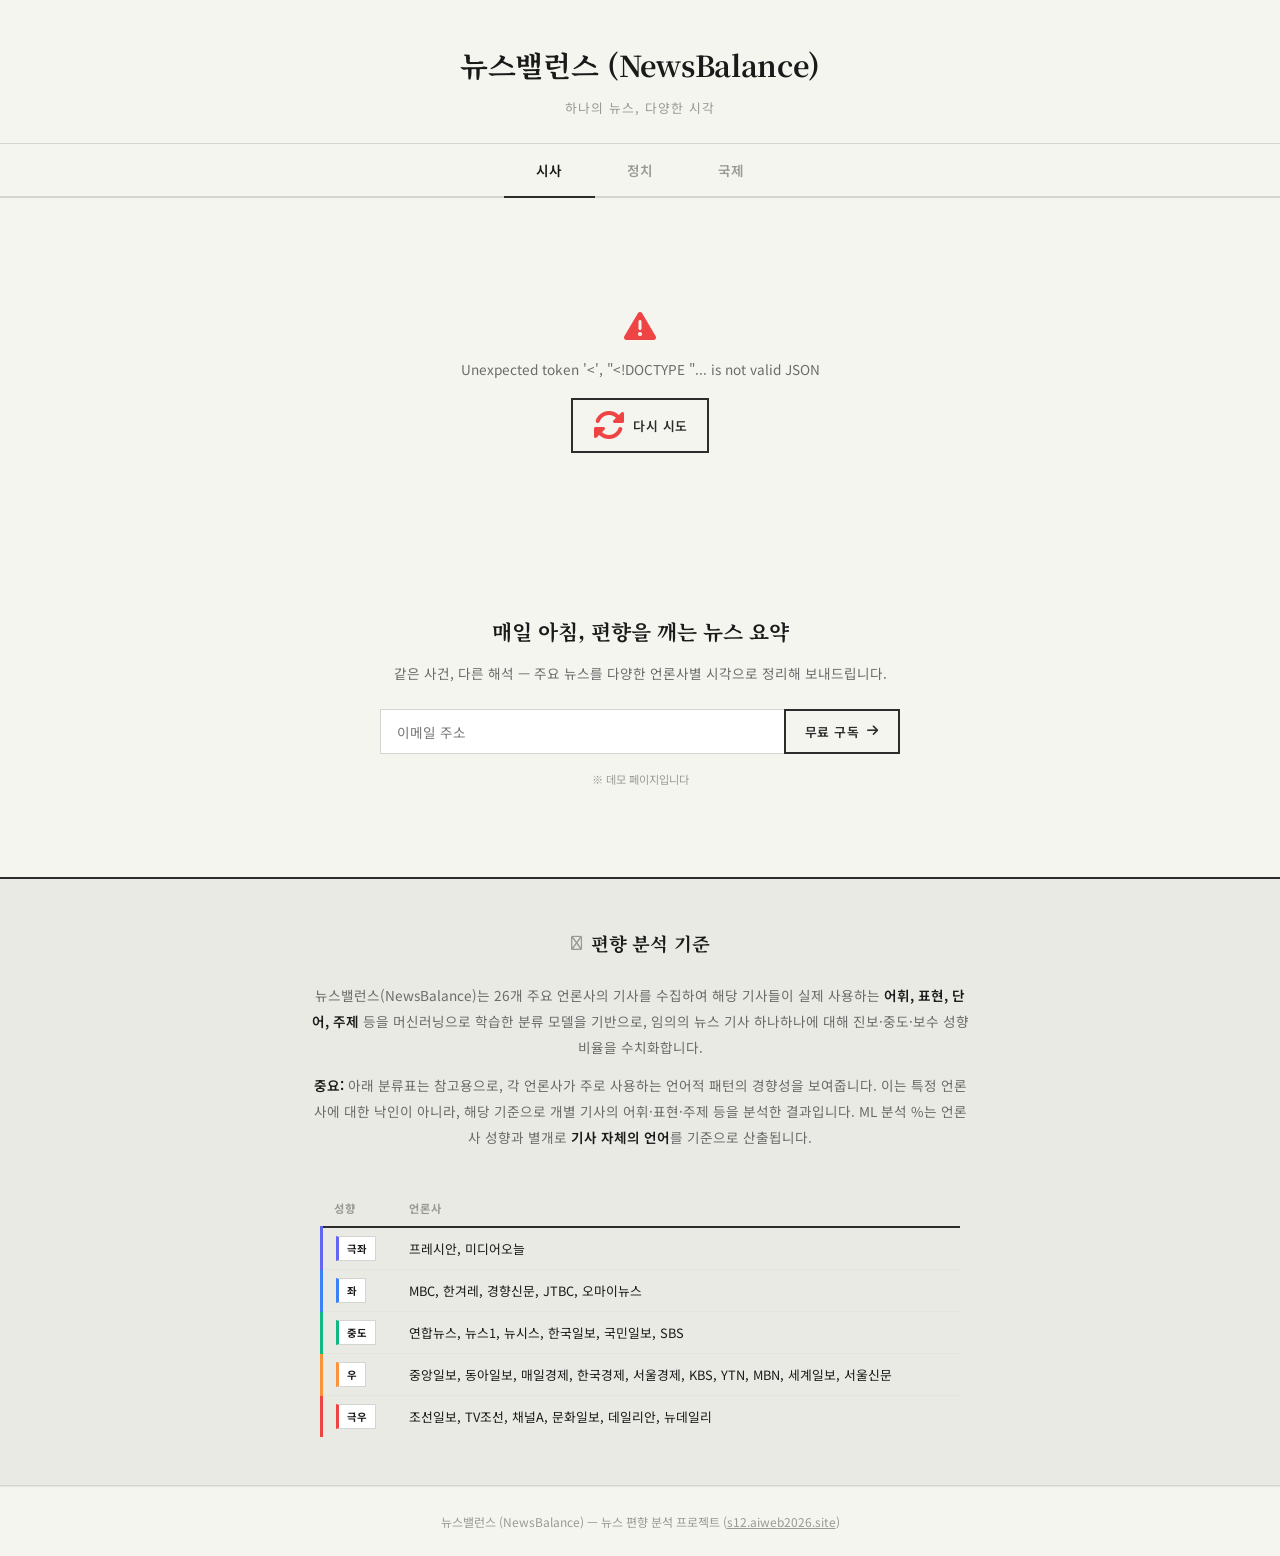
==== static/index.html @ 35495a92 "Swap subscription section and bias info section placement" ====
<!DOCTYPE html>
<html lang="ko">
<head>
    <meta charset="UTF-8">
    <meta name="viewport" content="width=device-width, initial-scale=1.0, user-scalable=no">
    <title>뉴스밸런스 (NewsBalance) | 편향 분석</title>
    <link href="https://fonts.googleapis.com/css2?family=Noto+Serif+KR:wght@400;700&family=Noto+Sans+KR:wght@300;400;500;600;700;800&display=swap" rel="stylesheet">
    <link rel="stylesheet" href="https://cdnjs.cloudflare.com/ajax/libs/font-awesome/6.4.0/css/all.min.css">
    <link rel="stylesheet" href="/static/style.css?v=4.0.2">
</head>
<body>

    <header class="topbar">
        <div class="topbar-inner">
            <div class="topbar-brand"><h1>뉴스밸런스 (NewsBalance)</h1></div>
            <p class="topbar-desc">하나의 뉴스, 다양한 시각</p>
        </div>
    </header>

    <nav class="tab-bar" id="tab-bar">
        <button class="tab-btn active" data-page="0">시사</button>
        <button class="tab-btn" data-page="1">정치</button>
        <button class="tab-btn" data-page="2">국제</button>
    </nav>

    <div class="carousel" id="carousel">
        <div class="carousel-track" id="track"></div>
    </div>

    <template id="page-tmpl">
        <div class="carousel-page">
            <div class="page-loading">
                <div class="loading-spinner"></div>
                <p>뉴스 수집 중...</p>
            </div>
            <div class="page-error hidden">
                <i class="fa-solid fa-triangle-exclamation"></i>
                <p class="page-error-text">오류가 발생했습니다</p>
                <button class="btn page-retry"><i class="fa-solid fa-rotate"></i> 다시 시도</button>
            </div>
            <div class="page-main hidden">
                <button class="news-card main-card"></button>
            </div>
            <div class="page-subs hidden">
                <h2 class="section-title"><i class="fa-regular fa-rectangle-list"></i> 주요 토픽</h2>
                <div class="sub-list"></div>
            </div>
            <div class="page-cards hidden">
                <h2 class="section-title"><i class="fa-regular fa-newspaper"></i> 추가 관련 기사</h2>
                <div class="card-grid"></div>
            </div>
        </div>
    </template>

    <section class="subscribe-section">
        <div class="subscribe-inner">
            <h2>매일 아침, 편향을 깨는 뉴스 요약</h2>
            <p>같은 사건, 다른 해석 — 주요 뉴스를 다양한 언론사별 시각으로 정리해 보내드립니다.</p>
            <form class="subscribe-form" id="subscribe-form">
                <input type="email" id="subscribe-email" placeholder="이메일 주소" required>
                <button type="submit" class="btn">무료 구독 <i class="fa-solid fa-arrow-right"></i></button>
            </form>
            <p class="subscribe-note">※ 데모 페이지입니다</p>
        </div>
    </section>

    <section class="info-section">
        <div class="info-inner">
            <h2 class="section-title"><i class="fa-regular fa-gavel"></i> 편향 분석 기준</h2>
            <p class="info-desc">뉴스밸런스(NewsBalance)는 26개 주요 언론사의 기사를 수집하여 해당 기사들이 실제 사용하는 <strong>어휘, 표현, 단어, 주제</strong> 등을 머신러닝으로 학습한 분류 모델을 기반으로, 임의의 뉴스 기사 하나하나에 대해 진보·중도·보수 성향 비율을 수치화합니다.</p>
            <p class="info-desc" style="margin-top:0.8rem;"><strong>중요:</strong> 아래 분류표는 참고용으로, 각 언론사가 주로 사용하는 언어적 패턴의 경향성을 보여줍니다. 이는 특정 언론사에 대한 낙인이 아니라, 해당 기준으로 개별 기사의 어휘·표현·주제 등을 분석한 결과입니다. ML 분석 %는 언론사 성향과 별개로 <strong>기사 자체의 언어</strong>를 기준으로 산출됩니다.</p>
            <div class="media-table-wrap">
                <table class="media-table">
                    <thead><tr><th>성향</th><th>언론사</th></tr></thead>
                    <tbody>
                        <tr class="tr-farleft"><td><span class="badge-tier t-farleft">극좌</span></td><td>프레시안, 미디어오늘</td></tr>
                        <tr class="tr-left"><td><span class="badge-tier t-left">좌</span></td><td>MBC, 한겨레, 경향신문, JTBC, 오마이뉴스</td></tr>
                        <tr class="tr-center"><td><span class="badge-tier t-center">중도</span></td><td>연합뉴스, 뉴스1, 뉴시스, 한국일보, 국민일보, SBS</td></tr>
                        <tr class="tr-right"><td><span class="badge-tier t-right">우</span></td><td>중앙일보, 동아일보, 매일경제, 한국경제, 서울경제, KBS, YTN, MBN, 세계일보, 서울신문</td></tr>
                        <tr class="tr-farright"><td><span class="badge-tier t-farright">극우</span></td><td>조선일보, TV조선, 채널A, 문화일보, 데일리안, 뉴데일리</td></tr>
                    </tbody>
                </table>
            </div>
        </div>
    </section>

    <footer class="footer">
        <p>뉴스밸런스 (NewsBalance) &mdash; 뉴스 편향 분석 프로젝트 (<a href="https://s12.aiweb2026.site" style="color: inherit; text-decoration: underline;">s12.aiweb2026.site</a>)</p>
    </footer>

    <!-- Modal -->
    <div id="article-modal" class="article-modal">
        <div class="modal-backdrop" id="modal-backdrop"></div>
        <div class="modal-container">
            <button class="modal-close" id="modal-close"><i class="fa-solid fa-xmark"></i></button>
            <div class="modal-scroll">
                <div class="modal-article">
                    <div class="modal-article-meta">
                        <span class="modal-press" id="modal-press"></span>
                        <span class="modal-date" id="modal-date"></span>
                    </div>
                    <h2 class="modal-title" id="modal-title"></h2>
                    <div class="modal-body" id="modal-body"></div>
                    <a class="btn btn-sm" id="modal-link" href="#" target="_blank">원문 보기 <i class="fa-solid fa-arrow-up-right-from-square"></i></a>
                </div>
                <div class="modal-analysis">
                    <div class="analysis-loading" id="analysis-loading">
                        <div class="mini-spinner"></div>
                        <span>Gemini 논평 불러오는 중...</span>
                    </div>
                    <div class="analysis-content hidden" id="analysis-content">
                        <div class="gemini-section">
                            <div class="gemini-block">
                                <div class="gemini-label"><i class="fa-solid fa-bell"></i> 편향 포인트</div>
                                <div class="gemini-text" id="modal-alert"></div>
                            </div>
                            <div class="gemini-block">
                                <div class="gemini-label"><i class="fa-solid fa-scale-balanced"></i> 균형 시각</div>
                                <div class="gemini-text" id="modal-view"></div>
                            </div>
                            <div class="gemini-block">
                                <div class="gemini-label"><i class="fa-solid fa-arrows-left-right"></i> 타 성향 언론사 비교</div>
                                <div class="gemini-text" id="modal-compare"></div>
                            </div>
                            <div class="gemini-block">
                                <div class="gemini-label"><i class="fa-solid fa-circle-check"></i> 팩트체크</div>
                                <div class="gemini-text" id="modal-fc"></div>
                            </div>
                            <div class="gemini-block">
                                <div class="gemini-label"><i class="fa-solid fa-heading"></i> 프레이밍별 대체 헤드라인 비교</div>
                                <div class="gemini-text">
                                    <div class="headline-compare-item">
                                        <span class="hl-badge hl-neutral">중립</span>
                                        <span id="modal-hl-neutral" class="hl-text"></span>
                                    </div>
                                    <div class="headline-compare-item" style="margin-top:0.4rem;">
                                        <span class="hl-badge hl-prog">진보</span>
                                        <span id="modal-hl-prog" class="hl-text"></span>
                                    </div>
                                    <div class="headline-compare-item" style="margin-top:0.4rem;">
                                        <span class="hl-badge hl-cons">보수</span>
                                        <span id="modal-hl-cons" class="hl-text"></span>
                                    </div>
                                </div>
                            </div>
                        </div>
                        <div class="modal-chat">
                            <h4 style="font-family:var(--font-head);font-size:0.9rem;margin-bottom:0.5rem;">에이전트와 대화</h4>
                            <div class="modal-chat-msgs" id="modal-chat-msgs"></div>
                            <div class="modal-chat-input">
                                <input type="text" id="modal-chat-input" placeholder="질문 입력...">
                                <button class="btn btn-sm" id="modal-chat-send"><i class="fa-solid fa-paper-plane"></i></button>
                            </div>
                        </div>
                        <button class="btn btn-sm" id="modal-retry" style="margin-top:0.8rem;"><i class="fa-solid fa-rotate"></i> 재시도</button>
                    </div>
                </div>
            </div>
        </div>
    </div>

    <script src="/static/app.js?v=4.0.2"></script>
</body>
</html>
---- static/style.css ----
:root {
    --bg-primary: #f5f5f0;
    --bg-secondary: #eaeae4;
    --bg-card: #ffffff;
    --text-primary: #1a1a1a;
    --text-secondary: #6b6b6b;
    --text-muted: #9a9a94;
    --border: #d4d4d0;
    --border-light: #e5e5e0;
    --accent: #2c2c2c;
    --accent-hover: #444444;
    --color-progressive: #3b82f6;
    --color-neutral: #10b981;
    --color-conservative: #ef4444;
    --shadow: 0 2px 8px rgba(0,0,0,0.06), 0 1px 2px rgba(0,0,0,0.04);
    --font-head: 'Noto Serif KR', 'Georgia', 'Times New Roman', serif;
    --font-body: 'Noto Sans KR', 'Helvetica Neue', 'Arial', sans-serif;
}

* { box-sizing: border-box; margin: 0; padding: 0; }

body {
    background: var(--bg-primary);
    color: var(--text-primary);
    font-family: var(--font-body);
    min-height: 100vh;
    line-height: 1.75;
    font-weight: 400;
    -webkit-font-smoothing: antialiased;
}

.topbar {
    padding: 2.5rem 2rem 1.5rem;
    text-align: center;
    border-bottom: 1px solid var(--border);
}
.topbar-inner { max-width: 720px; margin: 0 auto; }
.topbar-brand { margin-bottom: 0.4rem; }
.topbar-brand h1 {
    font-family: var(--font-head);
    font-size: 1.8rem; font-weight: 700;
    letter-spacing: -0.3px; color: var(--text-primary);
}
.topbar-desc {
    font-size: 0.8rem; color: var(--text-muted);
    letter-spacing: 1px; text-transform: uppercase;
}

.tab-bar {
    display: flex; justify-content: center;
    border-bottom: 2px solid var(--border);
}
.tab-btn {
    background: none; border: none;
    color: var(--text-muted); font-family: var(--font-body);
    font-size: 0.85rem; font-weight: 600;
    padding: 1rem 2rem; cursor: pointer;
    border-bottom: 2px solid transparent; margin-bottom: -2px;
    transition: all 0.15s ease;
    letter-spacing: 0.5px; text-transform: uppercase;
}
.tab-btn:hover { color: var(--text-primary); }
.tab-btn.active { color: var(--text-primary); border-bottom-color: var(--accent); }

/* ── Carousel ── */
.carousel {
    width: 100%;
    max-width: 800px; margin: 0 auto;
    overflow: hidden;
    user-select: none;
    -webkit-user-select: none;
}
.carousel-track {
    display: flex;
    flex-wrap: nowrap;
    width: 100%;
    transition: transform 0.35s cubic-bezier(0.25, 0.46, 0.45, 0.94);
    will-change: transform;
}
.carousel-track.track-ready { transition: transform 0.35s cubic-bezier(0.25, 0.46, 0.45, 0.94); }
.carousel-page {
    flex: 0 0 100%;
    padding: 2rem 2rem 1rem;
}

/* ── Page sub-elements ── */
.page-loading, .page-error {
    display: flex; flex-direction: column;
    align-items: center; justify-content: center;
    padding: 5rem 2rem; gap: 1rem;
}
.loading-spinner {
    width: 32px; height: 32px;
    border: 2px solid var(--border); border-top-color: var(--accent);
    border-radius: 50%; animation: spin 0.8s linear infinite;
}
@keyframes spin { to { transform: rotate(360deg); } }
.page-loading p { color: var(--text-secondary); font-size: 0.85rem; }
.page-error i { font-size: 2rem; color: var(--color-conservative); }
.page-error p { color: var(--text-secondary); font-size: 0.85rem; }

.btn {
    border: 2px solid var(--accent);
    font-family: var(--font-body); font-weight: 600;
    cursor: pointer; transition: all 0.15s ease;
    display: inline-flex; align-items: center; gap: 0.5rem;
    background: transparent; color: var(--accent);
    padding: 0.6rem 1.2rem; font-size: 0.8rem;
    letter-spacing: 0.5px; text-transform: uppercase;
}
.btn:hover { background: var(--accent); color: #fff; }
.btn-sm { padding: 0.4rem 0.9rem; font-size: 0.75rem; }
.btn:disabled { opacity: 0.3; cursor: not-allowed; }

.section-title {
    font-family: var(--font-head);
    font-size: 1.15rem; font-weight: 700;
    margin-bottom: 1.2rem;
    letter-spacing: -0.2px;
    display: flex; align-items: center; gap: 0.6rem;
}
.section-title i { font-size: 0.9rem; color: var(--text-muted); }

/* ── Main Card ── */
.main-article-section { margin-bottom: 2.5rem; }

.main-card {
    width: 100%; text-align: left;
    font-family: inherit; color: var(--text-primary);
    cursor: pointer; transition: box-shadow 0.2s ease;
    background: var(--bg-card);
    border: 1px solid var(--border);
    padding: 1.5rem;
    display: flex; flex-direction: column; gap: 0.8rem;
    box-shadow: var(--shadow);
}
.main-card:hover { box-shadow: 0 4px 16px rgba(0,0,0,0.08); }

.main-thumb-wrap { display: flex; align-items: center; gap: 1rem; }
.main-thumb-text { flex: 1; min-width: 0; }

.thumb-placeholder {
    display: inline-flex; align-items: center; justify-content: center;
    flex-shrink: 0; font-weight: 700; font-family: var(--font-head);
    line-height: 1;
}

.main-press-line { margin-bottom: 0.3rem; }
.main-press { font-size: 0.8rem; font-weight: 600; color: var(--accent); }

.main-card .card-title {
    font-family: var(--font-head);
    font-size: 1.3rem; font-weight: 700;
    line-height: 1.4; letter-spacing: -0.3px;
}
.main-card .card-desc {
    color: var(--text-secondary); font-size: 0.9rem;
    line-height: 1.7;
    display: -webkit-box; -webkit-line-clamp: 3; -webkit-box-orient: vertical; overflow: hidden;
}
.main-card .card-meta {
    font-size: 0.75rem; color: var(--text-muted);
    display: flex; gap: 1rem;
    padding-top: 0.5rem; border-top: 1px solid var(--border-light);
}

/* ── Inline ML Mini Bar ── */
.card-bias { margin-top: 0; }
.mini-bar {
    display: flex; height: 4px; overflow: hidden;
    background: var(--border-light); margin-top: 0.4rem;
}
.mini-bar .seg { height: 100%; min-width: 0; }
.mini-bar-label {
    font-size: 0.6rem; color: var(--text-muted);
    margin-top: 0.15rem; letter-spacing: 0.2px;
}
.sub-bar { display: inline-flex; flex-direction: column; min-width: 80px; margin-left: auto; }
.sub-bar .mini-bar { height: 3px; margin-top: 0.15rem; }
.sub-bar .mini-bar-label { font-size: 0.55rem; text-align: right; }
.mini-bar-wrap { margin-top: 0.25rem; }
.mini-bar-wrap .mini-bar { height: 3px; }
.mini-bar-wrap .mini-bar-label { font-size: 0.55rem; }

/* ── Headline List ── */
.sub-articles-section { margin-bottom: 2rem; }
.sub-list { display: flex; flex-direction: column; gap: 0; }
.sub-item {
    display: flex; align-items: center; gap: 0.8rem;
    padding: 0.7rem 0; font-family: inherit;
    color: var(--text-primary); text-align: left;
    width: 100%; cursor: pointer;
    background: none; border: none;
    border-bottom: 1px solid var(--border-light);
    transition: opacity 0.15s ease;
}
.sub-item:last-child { border-bottom: none; }
.sub-item:hover { opacity: 0.7; }
.sub-item .sub-num {
    font-family: var(--font-head); font-size: 0.75rem;
    font-weight: 700; color: var(--text-muted);
    min-width: 24px; text-align: center;
}
.sub-item .sub-title {
    font-size: 0.9rem; font-weight: 500;
    white-space: nowrap; overflow: hidden; text-overflow: ellipsis;
}

/* ── Mini Card Grid ── */
.card-articles-section { margin-bottom: 3rem; }
.card-grid {
    display: grid;
    grid-template-columns: repeat(2, 1fr);
    gap: 0.75rem;
}
.mini-card {
    display: flex; align-items: center; gap: 0.75rem;
    padding: 0.75rem; text-align: left;
    font-family: inherit; color: var(--text-primary);
    cursor: pointer; background: var(--bg-card);
    border: 1px solid var(--border-light);
    transition: box-shadow 0.15s ease; width: 100%;
}
.mini-card:hover { box-shadow: 0 2px 8px rgba(0,0,0,0.06); }
.mini-text { flex: 1; min-width: 0; }

/* Thumbnails */
.main-card-thumb {
    width: 80px; height: 80px;
    object-fit: cover; border-radius: 4px;
    flex-shrink: 0; border: 1px solid var(--border-light);
}
.mini-card-thumb {
    width: 48px; height: 48px;
    object-fit: cover; border-radius: 4px;
    flex-shrink: 0; border: 1px solid var(--border-light);
}
.modal-article-img {
    width: 100%; max-height: 280px;
    object-fit: cover; border-radius: 4px;
    margin-bottom: 1rem; border: 1px solid var(--border-light);
}
.mini-title {
    font-size: 0.8rem; font-weight: 600;
    display: -webkit-box; -webkit-line-clamp: 2; -webkit-box-orient: vertical; overflow: hidden;
    line-height: 1.35;
}
.mini-press { font-size: 0.7rem; color: var(--text-muted); margin-top: 0.15rem; }

/* ── Info Section ── */
.info-section {
    border-top: 2px solid var(--accent);
    border-bottom: 1px solid var(--border);
    padding: 3rem 2rem;
    background: var(--bg-secondary);
}
.info-inner { max-width: 800px; margin: 0 auto; }
.info-section .section-title { text-align: center; margin-bottom: 1.5rem; justify-content: center; }
.info-desc {
    color: var(--text-secondary); font-size: 0.85rem;
    line-height: 1.9; max-width: 660px;
    margin: 0 auto; text-align: center;
}
.info-desc strong { color: var(--text-primary); font-weight: 600; }
.media-table-wrap { max-width: 640px; margin: 2.5rem auto 0; }
.media-table { width: 100%; border-collapse: collapse; font-size: 0.8rem; }
.media-table th {
    padding: 0.5rem 0.8rem; text-align: left;
    border-bottom: 2px solid var(--accent);
    color: var(--text-muted); font-weight: 700;
    font-size: 0.7rem; text-transform: uppercase; letter-spacing: 0.8px;
}
.media-table td { padding: 0.5rem 0.8rem; border-bottom: 1px solid var(--border-light); color: var(--text-primary); }
.media-table tr:last-child td { border-bottom: none; }
.badge-tier {
    display: inline-block; font-size: 0.65rem; font-weight: 700;
    padding: 0.15rem 0.5rem; background: var(--bg-card);
    border: 1px solid var(--border); letter-spacing: 0.3px;
}
.t-farleft { border-left: 3px solid #6366f1; }
.t-left { border-left: 3px solid var(--color-progressive); }
.t-center { border-left: 3px solid var(--color-neutral); }
.t-right { border-left: 3px solid #fb923c; }
.t-farright { border-left: 3px solid var(--color-conservative); }
.tr-farleft td:first-child { border-left: 3px solid #6366f1; }
.tr-left td:first-child { border-left: 3px solid var(--color-progressive); }
.tr-center td:first-child { border-left: 3px solid var(--color-neutral); }
.tr-right td:first-child { border-left: 3px solid #fb923c; }
.tr-farright td:first-child { border-left: 3px solid var(--color-conservative); }

/* ── Subscribe ── */
.subscribe-section { padding: 4rem 2rem; text-align: center; }
.subscribe-inner { max-width: 520px; margin: 0 auto; }
.subscribe-section h2 { font-family: var(--font-head); font-size: 1.3rem; font-weight: 700; margin-bottom: 0.8rem; }
.subscribe-section p { color: var(--text-secondary); font-size: 0.85rem; line-height: 1.7; margin-bottom: 1.5rem; }
.subscribe-form { display: flex; gap: 0; justify-content: center; align-items: stretch; }
.subscribe-form input {
    flex: 1; min-width: 200px; background: var(--bg-card);
    border: 1px solid var(--border); border-right: none;
    padding: 0.7rem 1rem; color: var(--text-primary);
    font-family: var(--font-body); font-size: 0.85rem;
}
.subscribe-form input:focus { outline: none; border-color: var(--accent); }
.subscribe-note { font-size: 0.7rem !important; color: var(--text-muted) !important; margin-top: 1rem !important; }

.footer {
    text-align: center; padding: 1.5rem 2rem;
    border-top: 1px solid var(--border-light);
    color: var(--text-muted); font-size: 0.75rem;
}

/* ── Center Modal ── */
.article-modal {
    position: fixed; inset: 0; z-index: 100;
    display: flex; align-items: center; justify-content: center;
    opacity: 0; visibility: hidden;
    transition: all 0.25s ease;
}
.article-modal.active { opacity: 1; visibility: visible; }

.modal-backdrop {
    position: absolute; inset: 0;
    background: rgba(0,0,0,0.25);
}
.modal-container {
    position: relative;
    width: 960px; max-width: 92vw;
    max-height: 88vh;
    background: var(--bg-card);
    border: 1px solid var(--border);
    box-shadow: 0 8px 40px rgba(0,0,0,0.1);
    display: flex; flex-direction: column;
    overflow: hidden;
}
.modal-close {
    position: absolute; top: 0.6rem; right: 0.8rem;
    background: none; border: none;
    font-size: 1.4rem; color: var(--text-muted);
    cursor: pointer; z-index: 10; line-height: 1;
    padding: 0.2rem;
}
.modal-close:hover { color: var(--text-primary); }

.modal-scroll {
    display: flex;
    flex-direction: row;
    flex: 1;
    overflow: hidden;
}

.modal-article {
    flex: 1.1;
    overflow-y: auto;
    padding: 1.5rem;
    border-right: 1px solid var(--border-light);
}
.modal-article-meta { display: flex; align-items: center; gap: 0.6rem; flex-wrap: wrap; margin-bottom: 0.6rem; }
.modal-press { font-size: 0.8rem; font-weight: 700; color: var(--accent); }
.modal-date { font-size: 0.7rem; color: var(--text-muted); }
.modal-title {
    font-family: var(--font-head);
    font-size: 1.3rem; font-weight: 700;
    line-height: 1.4; margin-bottom: 0.8rem;
}
.modal-body {
    color: var(--text-secondary); font-size: 0.85rem;
    line-height: 1.8; margin-bottom: 1rem;
    white-space: pre-wrap;
    word-break: break-word;
}

.modal-analysis {
    flex: 0.9;
    overflow-y: auto;
    padding: 1.5rem;
}
.analysis-header {
    font-family: var(--font-head);
    font-size: 0.9rem; font-weight: 700;
    margin-bottom: 1rem;
    display: flex; align-items: center; gap: 0.5rem;
}
.analysis-loading {
    display: flex; align-items: center; gap: 0.6rem;
    color: var(--text-muted); font-size: 0.85rem;
}
.mini-spinner {
    width: 20px; height: 20px;
    border: 2px solid var(--border); border-top-color: var(--accent);
    border-radius: 50%; animation: spin 0.8s linear infinite;
}

.bias-row { margin-bottom: 1rem; }
.bias-bar-group { width: 100%; }
.bias-bar { display: flex; height: 10px; overflow: hidden; background: var(--border-light); }
.bias-bar .seg { height: 100%; min-width: 0; transition: width 0.8s ease; }
.seg-prog { background: var(--color-progressive); }
.seg-cent { background: var(--color-neutral); }
.seg-cons { background: var(--color-conservative); }
.bias-bar-legend { display: flex; gap: 1rem; font-size: 0.7rem; margin-top: 0.4rem; justify-content: center; }
.bias-bar-legend span { display: flex; align-items: center; gap: 0.3rem; }
.sq { width: 8px; height: 8px; display: inline-block; }
.sq-prog { background: var(--color-progressive); }
.sq-cent { background: var(--color-neutral); }
.sq-cons { background: var(--color-conservative); }

/* ── Gemini Commentary Section ── */
.gemini-section { margin-top: 1rem; }
.gemini-block {
    padding: 0.7rem 0.8rem;
    border-left: 3px solid var(--accent);
    background: var(--bg-secondary);
    margin-bottom: 0.6rem;
}
.gemini-label {
    font-size: 0.7rem; font-weight: 700;
    text-transform: uppercase; letter-spacing: 0.5px;
    margin-bottom: 0.3rem;
    color: var(--text-muted);
    display: flex; align-items: center; gap: 0.4rem;
}
.gemini-text {
    font-size: 0.83rem; color: var(--text-secondary);
    line-height: 1.65;
}

.modal-chat { margin-top: 1rem; }
.modal-chat-msgs {
    max-height: 160px; overflow-y: auto;
    display: flex; flex-direction: column; gap: 0.4rem;
    margin-bottom: 0.6rem;
}
.modal-chat-msgs .chat-bubble {
    max-width: 90%; padding: 0.4rem 0.7rem;
    font-size: 0.8rem; line-height: 1.4;
    border: 1px solid var(--border);
}
.modal-chat-msgs .chat-bubble.assistant { background: var(--bg-secondary); align-self: flex-start; }
.modal-chat-msgs .chat-bubble.user { background: var(--accent); color: #fff; align-self: flex-end; border-color: var(--accent); }
.modal-chat-msgs .chat-bubble.error { background: #fef2f2; color: #dc2626; align-self: flex-start; border-color: #fca5a5; }
.modal-chat-input { display: flex; gap: 0; }
.modal-chat-input input {
    flex: 1; background: var(--bg-secondary);
    border: 1px solid var(--border); color: var(--text-primary);
    padding: 0.5rem 0.7rem; font-family: var(--font-body); font-size: 0.85rem;
}
.modal-chat-input input:focus { outline: none; border-color: var(--accent); }

.hidden { display: none !important; }

@media (max-width: 768px) {
    .topbar { padding: 1.5rem 1rem 1rem; }
    .topbar-brand h1 { font-size: 1.4rem; }
    .tab-btn { padding: 0.8rem 1.2rem; font-size: 0.8rem; }
    .carousel-page { padding: 1.2rem 1rem; }
    .card-grid { grid-template-columns: 1fr; }
    .modal-container { max-width: 100vw; max-height: 100vh; width: 100%; }
    .modal-scroll { flex-direction: column; overflow-y: auto; }
    .modal-article { padding: 1.2rem 1rem 0.8rem; border-right: none; border-bottom: 1px solid var(--border-light); overflow-y: visible; }
    .modal-analysis { padding: 1rem; overflow-y: visible; }
    .subscribe-form input { min-width: 100%; }
    .subscribe-form { flex-direction: column; }
    .subscribe-form input { border-right: 1px solid var(--border); }
    .info-section { padding: 2rem 1rem; }
    .subscribe-section { padding: 3rem 1rem; }
}

/* ── Alternative Headlines ── */
.headline-compare-item {
    display: flex;
    align-items: flex-start;
    gap: 0.5rem;
}
.hl-badge {
    display: inline-block;
    font-size: 0.65rem;
    font-weight: 700;
    padding: 0.15rem 0.4rem;
    border-radius: 3px;
    color: #ffffff;
    flex-shrink: 0;
    margin-top: 0.15rem;
    line-height: 1.2;
}
.hl-badge.hl-neutral { background-color: var(--color-neutral); }
.hl-badge.hl-prog { background-color: var(--color-progressive); }
.hl-badge.hl-cons { background-color: var(--color-conservative); }
.hl-text {
    font-size: 0.8rem;
    color: var(--text-primary);
    line-height: 1.5;
}
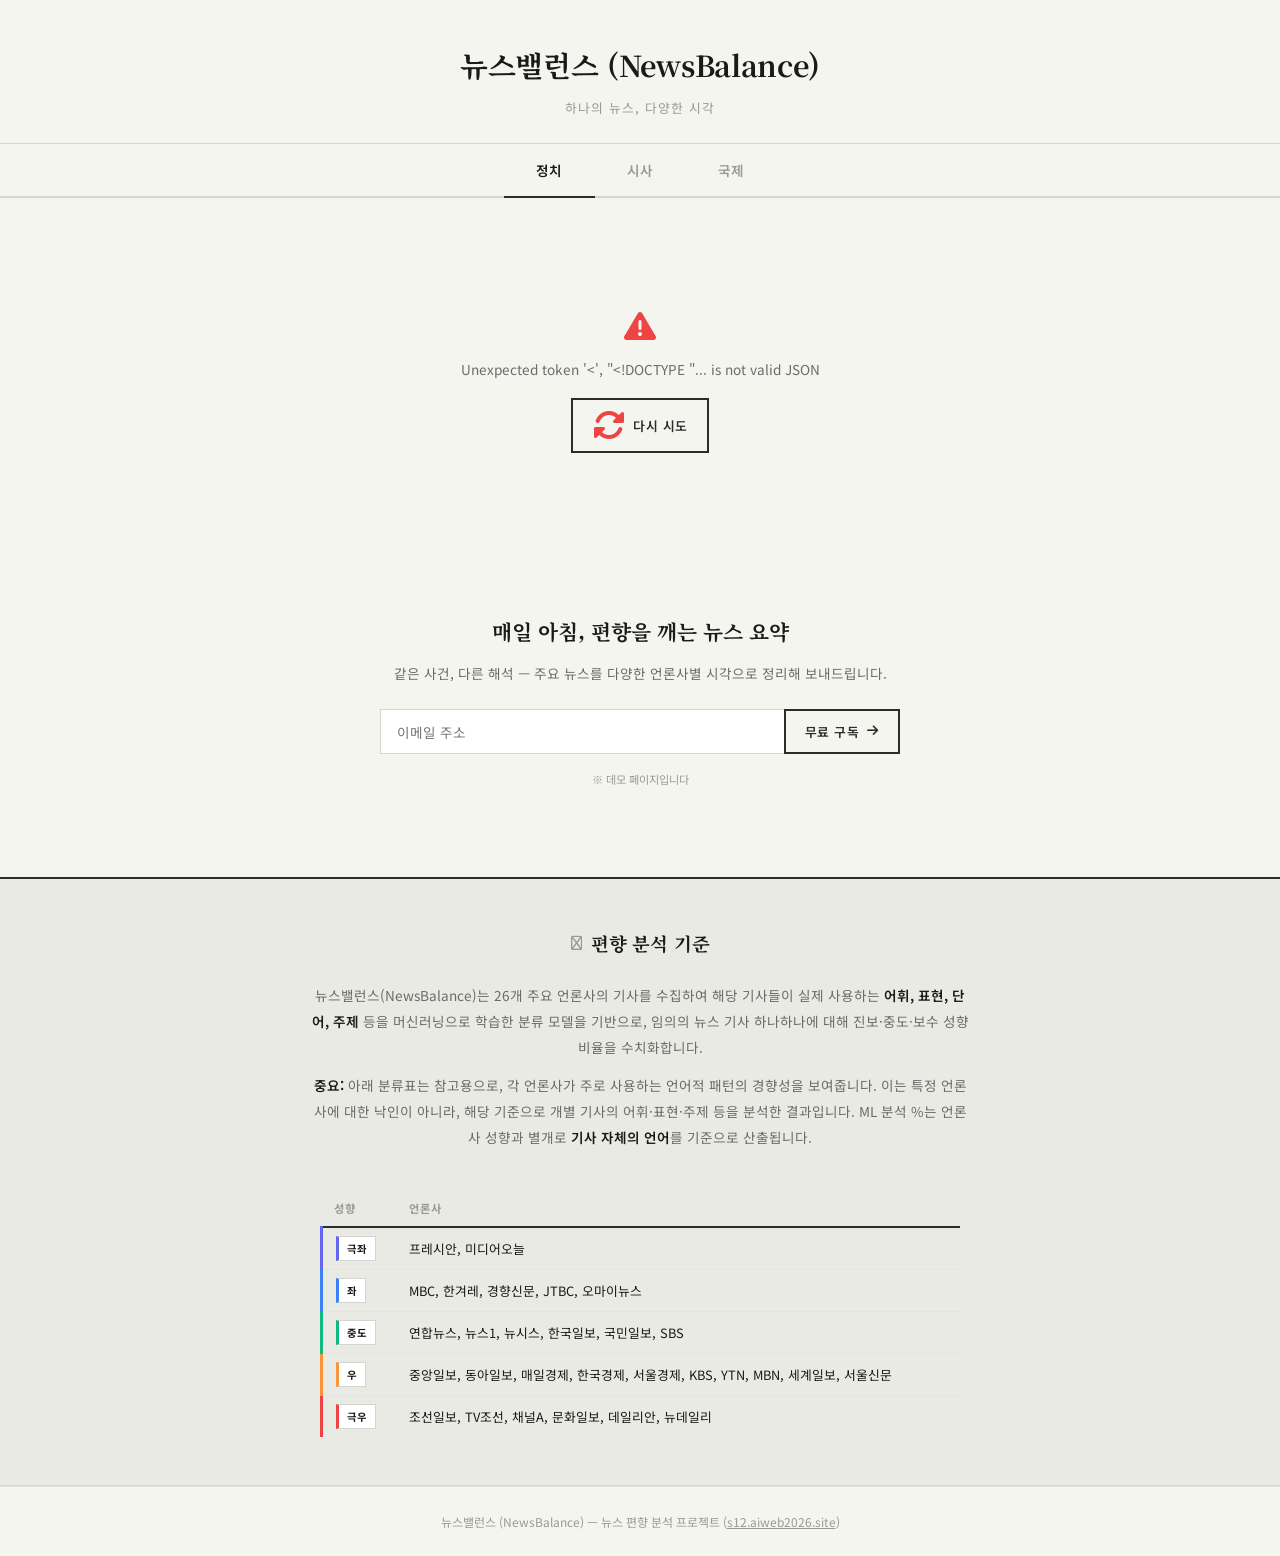
==== commit 28702ee5: "Swap tabs to 정치/시사/국제, remove 정치+국제 from 시사 categories to fix overlap" ====
--- a/static/index.html
+++ b/static/index.html
@@ -18,8 +18,8 @@
     </header>
 
     <nav class="tab-bar" id="tab-bar">
-        <button class="tab-btn active" data-page="0">시사</button>
-        <button class="tab-btn" data-page="1">정치</button>
+        <button class="tab-btn active" data-page="0">정치</button>
+        <button class="tab-btn" data-page="1">시사</button>
         <button class="tab-btn" data-page="2">국제</button>
     </nav>
 
